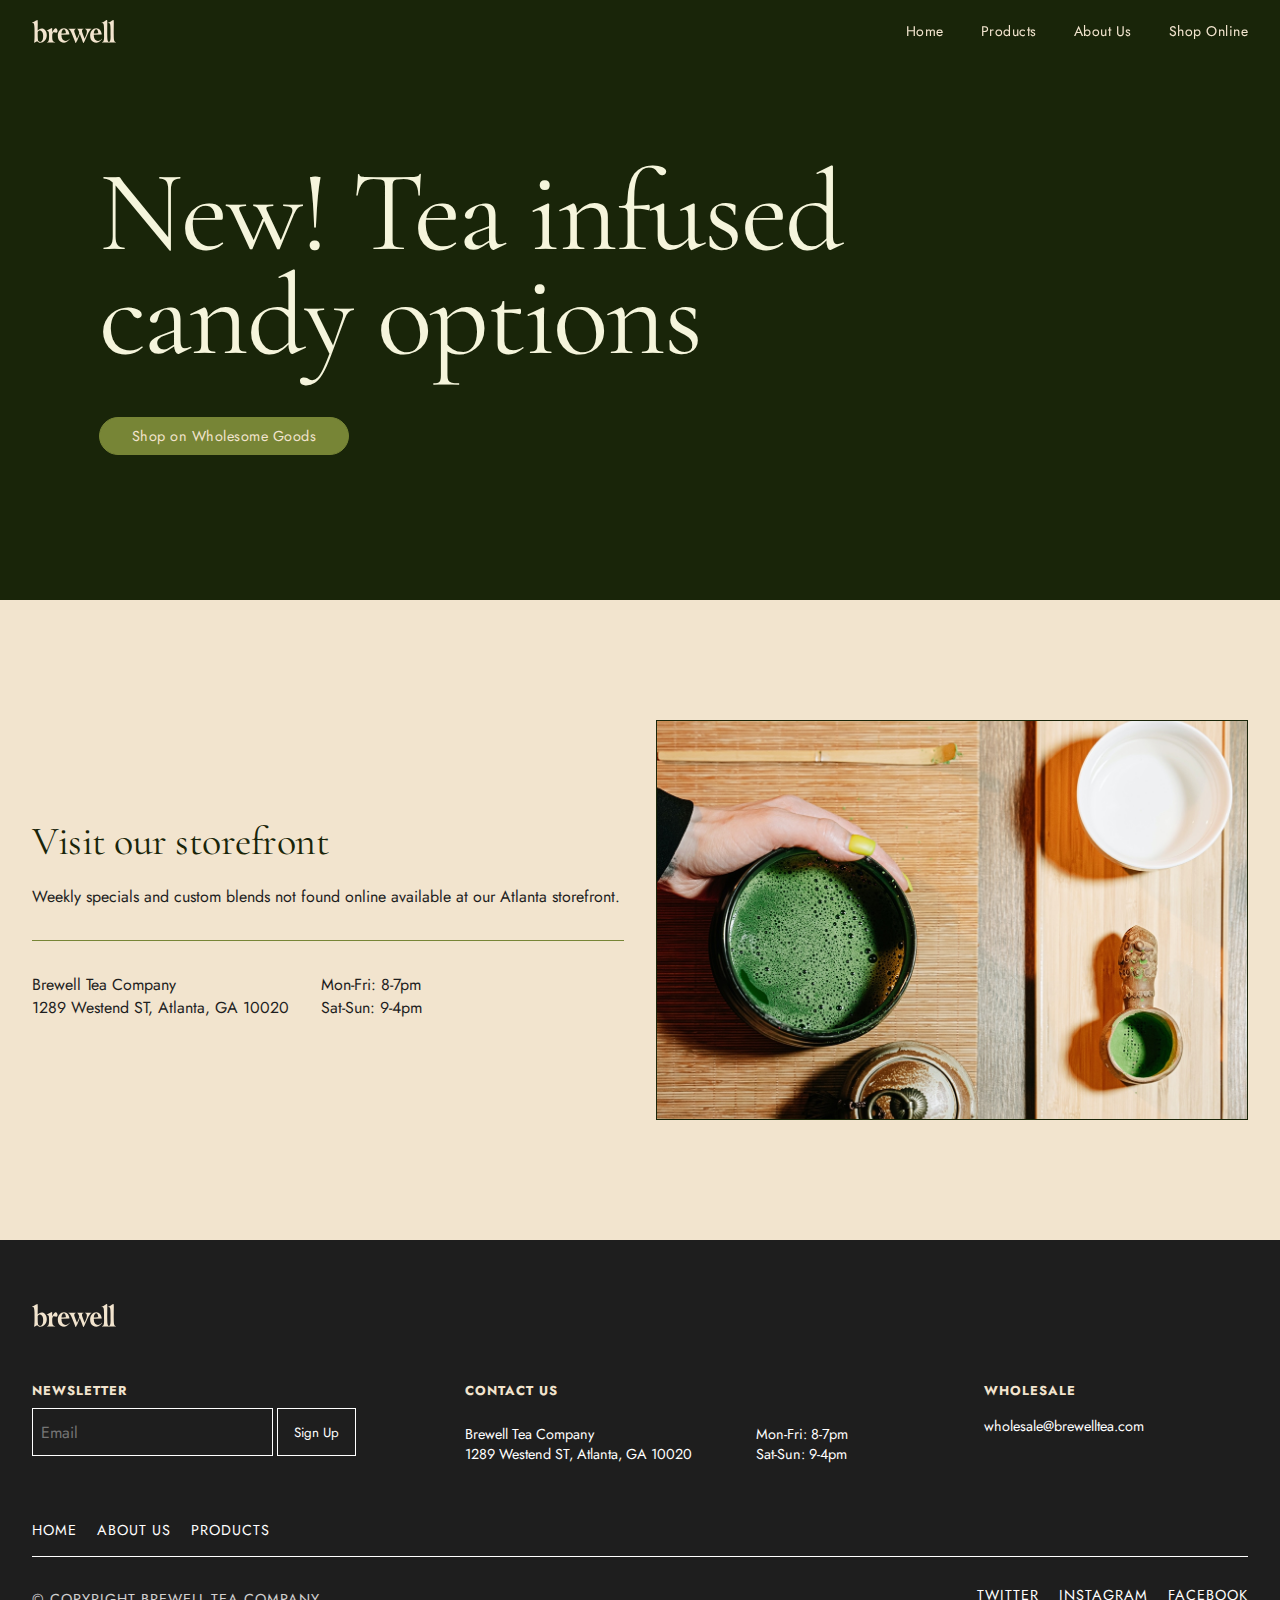
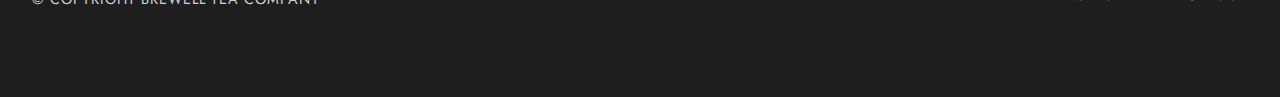
==== about.html @ 5d933db0 "Adds styles for products page" ====
<!DOCTYPE html>
<html lang="en">
  <head>
    <meta charset="UTF-8">
    <meta http-equiv="X-UA-Compatible" content="IE=edge">
    <meta name="viewport" content="width=device-width, initial-scale=1.0">
    <title>Brewell Tea Company</title>
    <link rel="stylesheet" href="css/main.css">
    <script src="js/script.js" defer></script>
  </head>
  <body>

    <nav class="main-nav light">
      <div class="mobile-nav-header">
        <a class="logo" href="#"><img src="img/logos/brewell-logo-lt.svg" alt="Home"></a>
        <button class="menu-toggle">
          <span id="nav-btn-text">Menu</span>
        </button>
      </div>

      <div class="nav-links">
        <ul class="light">
          <li><a href="index.html">Home</a></li>
          <li><a href="products.html">Products</a></li>
          <li><a href="about.html">About Us</a></li>
          <li><a href="#">Shop Online</a></li>
          <!-- ^ add icon to note it leaves website -->
        </ul>
        <div class="nav-contact-info hidden">
            <dl>
              <dt>Contact Us</dt>
              <dd>Brewell Tea Company<br>
                1289 Westend ST, Atlanta, GA 10020<br>
                support@brewelltea.com</dd>
              <dd>Mon-Fri: 8-7pm<br>
                Sat-Sun: 9-4pm
              </p></dd>
              <dt>Wholesale</dt>
              <dd>wholesale@brewelltea.com</dd>
            </dl>
        </div>
      </div>
    </nav>


    <div class="hero-subpage">
      <header>
        <div>
          <h1>New! Tea infused<br> candy options</h1>
          <a class="btn-dark" href="#">Shop on Wholesome Goods</a>
        </div>
      </header>
    </div>

    <section class="grid-twocol">
      <div>
        <h3>Visit our storefront</h3>
        <p>Weekly specials and custom blends not found online available at our Atlanta storefront.</p>
  
          <div class="section-contact-info">
            <p>Brewell Tea Company <br>
            1289 Westend ST, Atlanta, GA 10020</p>
            <p>Mon-Fri: 8-7pm<br>
              Sat-Sun: 9-4pm</p>
        </div>
      </div>

      <div class="img-4">
      </div>
    </section>

    <footer class="main-footer">
      <div class="footer-grid-3">
        <a href="index.html" alt="Got to Homepage">
          <img src="img/logos/brewell-logo-lt.svg" alt="Brewell">
        </a>

        <div class="email-field">
          <div>
            <h4>Newsletter</h4>
            <input type="email" name="footer-email" id="footer-email" placeholder="Email">
            <button type="submit">Sign Up</button>
          </div>
        </div>

        <div class="footer-contact-info">
          <h4>Contact Us</h4>
          <div >
            <p>Brewell Tea Company <br>
            1289 Westend ST, Atlanta, GA 10020</p>
            <p>Mon-Fri: 8-7pm<br>
              Sat-Sun: 9-4pm</p>
          </div>
        </div>

        <div class="footer-wholesale-info">
          <h4>Wholesale</h4>
          <p>wholesale@brewelltea.com</p>
        </div>
      </div>
      <div class="container">
        <ul class="footer-nav-links">
          <li><a href="index.html">Home</a></li>
          <li><a href="about.html">About Us</a></li>
          <li><a href="products.html">Products</a></li>
        </ul>
  
        <div class="copy">
          <p>&copy; Copyright Brewell Tea Company</p>
          <ul class="footer-social-links">
            <li><a href="#">Twitter</a></li>
            <li><a href="#">Instagram</a></li>
            <li><a href="#">Facebook</a></li>
          </ul>
        </div>
      </div>
    </footer>

  </body>
</html>
---- css/main.css ----
/* IMPORTS */
@import url('https://fonts.googleapis.com/css2?family=Cormorant+Garamond:ital,wght@0,300;1,300&family=Jost:ital,wght@0,400;0,600;1,400;1,600&display=swap');
@import url(utlity.css);
/* @import url(nav.css); */


/* GENERAL STYLES */

body {
  overflow-x: hidden;
  color: var(--text-dark);
  background-color: var(--beige);
}

.resize-animation-stopper * {
  transition: none !important;
  animation: none !important;
}

h1 {
 font-size: 4rem;
 font-weight: 400;
 letter-spacing: -.5px;
 line-height: .9;
 text-align: center;
}

h2 {
  font-size: 3rem;
  font-weight: 400;
  letter-spacing: -.5px;
  line-height: .9;
  color: var(--dark-green);
  margin-bottom: 1.5rem;
}

h3 {
  font-size: 2rem;
  font-weight: 400;
  letter-spacing: -.5px;
  line-height: 1;
  margin-bottom: 1.5rem;
}

h4 {
  text-transform: uppercase;
  font-size: .9em;
  letter-spacing: 1px;
  color: var(--beige);
}

.container {
  max-width: 1440px;
  margin: auto;
}

.btn-light, .btn-dark {
  padding: .5rem 2rem;
  display: inline-block;
  margin-block: 1rem;
  text-decoration: none;
  border-radius: 100px;
  font-size: .9rem;
  letter-spacing: .5px;  transition: 300ms ease-in-out;

}

.btn-light {
  background-color: var(--beige);
  border: 1px solid var(--beige);
  color: var(--dark-green);
}

.btn-light:hover{
  background-color: var(--beige-transparent);
  color: var(--beige)
}

.btn-dark {
  background-color: var(--lt-green);
  color: var(--beige);
  border: 1px solid var(--lt-green);

}

.red-bg {
  background-color: var(--dark-red);
}

.green-bg {
  background-color: var(--dark-green);
}

.lt-bg {
  background-color: var(--beige);
}

.btn-dark:hover {
  background-color: var(--beige-transparent);
  color: var(--lt-green)
}

.border-right-dark {
  border-right: 1px solid var(--dark-green);
}


/* NAVIGATION */

.main-nav {
  position: fixed;
  width: 100%;
  /* max-width: 1800px; */
  left: 50%;
  transform: translateX(-50%);
  margin: auto;
  display: flex;
  align-items: center;
  justify-content: space-between;
  transition: 300ms ease-in;
  z-index: 1;

}

.mobile-nav-header {
  padding-inline: 2rem;
  display: flex;
  width: 100%;
  max-width: 1800px;
  /* margin-inline:auto; */
  justify-content: space-between;
  align-items: center;
  height: 4rem;
  z-index: 2;
}

.nav-scroll-bg {
  background-color: var(--dark-green);
  border-bottom: 1px solid var(--beige);
}

.main-nav ul {
  position: relative;
  display: inline-block;
  top: -2px;
  list-style: none;
}

.main-nav ul li a {
  font-size: 1.25rem;
  color: var(--dark-green);
  padding: 2.5rem 2rem;
  display: block;
  width: 100vw;
  text-decoration: none;
  transition: 150ms ease;
}

.main-nav ul li {
  border-bottom: 1px solid var(--lt-green);
}

.main-nav ul li:first-of-type {
  border-top: 1px solid var(--lt-green);
}

.main-nav ul li a:hover {
  color: var(--lt-green);
  background-color: #e0cfb4;
}

.logo {
  display: flex;
  align-items: center;
}

.nav-links {
  color: var(--dark-green);
  position: absolute;
  background-color: var(--beige);
  top: 4rem;
  min-height: calc(100vh - 4rem);
  width: 100vw;
  flex-direction: column;
  justify-content: space-between;
  /* transition: 300ms ease; */
  opacity: 0;
  display: none;
}

.nav-links.active {
  opacity: 1;
  display: flex;
}

.nav-links dl {
  padding: 2rem;
}

.nav-links dt {
  text-transform: uppercase;
  font-size: .9rem;
  font-weight: 600;
  letter-spacing: 1px;
  color: var(--lt-green);
  margin: 2rem 0 .5rem;
}

.nav-links dd {
  margin-bottom: 1rem;
}

.menu-toggle {
  border: 1px solid var(--beige);
  border-radius: 50px;
  padding: .25rem 1rem;
  color: var(--beige);
  background-color: transparent;
  cursor: pointer;
  font-size: .8rem;
  transition: 200ms ease;
  height: 2.5rem;
}

.menu-toggle:hover {
  background-color: var(--beige-transparent);
  color: var(--beige)
}

.menu-toggle.active {
  border: 1px solid var(--dark-green) !important;
  color: var(--dark-green) !important;
}

.active {
  background-color: var(--beige);
}

/* NAVIGATION END */

/* HERO */

.hero {
  width: 100vw;
  min-height: 80vh;
  display: flex;
  flex-direction: column;
  align-items: center;
  padding: 6rem 2rem 0;
  background-image: url(../img/shapelayer-bottom.svg);
  background-color: var(--dark-green);
  background-position: bottom;
  background-size: cover;
  background-repeat: no-repeat;
  text-align: center;
}

.hero header {
  width: 100%;
  max-width: 1440px;
  margin: auto;
}

.hero h1 {
  color: var(--beige);
  margin-block: 1rem;
}

.small-illustration {
  height: 5rem;
}

.large-img {
  margin-block: 2rem;
  height: clamp(200px, 40vh, 90vh);
}

.features {
  background-color: var(--mid-green);
  border-bottom: 1px solid var(--dark-green);
  color: var(--beige);
  text-align: center;
  height: auto;
}

.features div {
  display: grid;
  grid-template-columns: repeat(1fr);
  /* height: 100%; */
  width: 100%;
  max-width: 1440px;
  margin: auto;
}

.features span {
  font-family: 'Cormorant Garamond', Times, serif;  
  font-weight: 400;
  font-size: 1.5rem;
  width: 100%;
  height: 150px;
  display: flex;
  border-bottom: 1px solid var(--dark-green);
  justify-content: center;
  align-items: center;
}

/* HERO END */

/* HERO SUBPAGE */

.hero-subpage {
  position: relative;
  height: auto;
  display: flex;
  flex-direction: column;
  justify-content: center;
  background-color: var(--dark-green);
  padding-block: 6rem 2rem;
  text-align: center;
}

.hero-subpage h1 {
  color: beige;
  margin-bottom: 2rem;
}

.hero-subpage header {
  display: flex;
  flex-direction: column;
  justify-content: center;
  align-items: center;
  margin-inline: 2rem;
}

.header-side-image {
  width: 100%;
  position: relative;
  transform: 0;
}


/* HERO SUBPAGE END */

/* SECTIONS */

.grid-section {
  text-align: center;
  display: grid;
  grid-template-columns: 1fr;
}

.grid-text {
  padding: 4rem 2rem;
  height: 100%;
  width: 100%;
  min-height: 400px;
  display: flex;
  flex-direction: column;
  justify-content: center;
  border-bottom: 1px solid var(--dark-green);
}

.grid-text p {
  display: inline-block;
  margin-block: 1rem;
  font-size: 1rem;
}

.grid-full-image {
  border-bottom: 1px solid var(--dark-green);
  width: 100%;
  height: 300px;
  overflow: hidden;
  display: grid;
  justify-content: center;
  align-items: center;
}

.grid-full-image img {
  height: auto;
  width: 100%;
}

.full-width-section {
  width: 100%;
  min-height: 300px;
  display: flex;
  flex-direction: column;
  justify-content: center;
  align-items: center;
  padding-block: 5rem;
}

.full-width-section h3 {
  text-align: center;
  padding-inline: 2rem;
  margin-bottom: 2rem;
}

.full-width-section div {
  width: 100%;
  max-width: 1440px;
  display: flex;
  flex-direction: column;
  justify-content: center;
  gap: 3rem;
  text-align: center;
}

.full-width-section div img {
  max-height: 2rem;
  margin-top: 1rem;
}

.varieties {
  max-width: 1440px;
  padding: 2em;
  text-align: center;
  margin: auto;
}

.tea-types {
  display: grid;
  grid-template-columns: repeat(2, 1fr);
  gap: 2rem;
  margin-block: 2rem 6.25rem;
}

.card {
  display: flex;
  flex-direction: column;
  border: 1px solid var(--dark-green);
  border-radius: 4px;
}

.card h4 {
  font-family: 'Cormorant Garamond', Times, serif;
  text-transform:initial;
  letter-spacing: 0;
  color: var(--dark-green);
  font-size: 1.5rem;
  padding: 1rem;
}

.card img {
  width: 100%;
}

.grid-twocol {
  display: grid;
  grid-template-columns: 1fr;
  align-items: center;
  padding-block: 120px;
  padding-inline: 2rem;
  max-width: 1440px;
  margin: auto;
  gap: 2rem;
}

.grid-twocol h3 {
  font-size: 2.5rem;
  color: var(--dark-green);
}

.grid-twocol h3 ~ p {
  max-width: 80ch;
  padding-bottom: 2rem;
  margin-bottom: 2rem;
  border-bottom: 1px solid var(--lt-green);
}

.grid-twocol .img-4 {
  height: 400px;
  border: 1px solid var(--dark-green);
}

.section-contact-info {
  margin-right: 2rem;
  display: flex;
  flex-direction: column;
  gap: 2rem;
}

.grid-threecol {
  display: grid;
  height: 600px;
  grid-template-columns: 1fr 4fr 1fr;
  background-color: var(--dark-green);
  text-align: center;
}
.threecol-text {
  padding-inline: 2rem;
  height: 100%;
  display: flex;
  flex-direction: column;
  align-items: center;
  justify-content: center;
  max-width: 550px;
  margin: auto;
}

.threecol-text p {
  margin-bottom: 1rem;
}

.grid-threecol h2 {
  color: var(--beige);
}


.grid-threecol p {
  color: var(--white);
}

.img-1 {
  background-image: url(../img/brewell-floating-pouches.jpg);
}
.img-2 {
  background-image: url(../img/tea-bags.jpg);
}
.img-3 {
  background-image: url(../img/pexels-anna-pou-8330273.jpg);
}
.img-4 {
  background-image: url(../img/pexels-ivan-samkov-8951882.jpg);
}

.img-5 {
  background-image: url(../img/pexels-eva-bronzini-6087602.jpg);
}

.img-6 {
  background-image: url(../img/aniketh-kanukurthi-Qaor6nxikUM-unsplash.jpg);
}


.img-1, .img-2, .img-3, .img-4, .img-5, .img-6 {
  background-position: center;
  background-size: cover;
}

.fu
.full-width-section h3 {
  margin-bottom: 2rem;
}

.full-width-section.red-bg h3, .full-width-section.green-bg h3 {
  color: var(--beige);
}

/* SECTIONS END */

/* FOOTER */

.main-footer {
  background-color: var(--dark-grey);
  padding-block: 4rem;
  font-size: .9rem;
}

.main-footer .footer-grid-3 {
  padding-inline: 2rem;
  color: var(--white);
  display: grid;
  grid-template-areas: 
  'logo logo'
  'email email'
  'contact wholesale'
  ;
  gap: 2rem;
  max-width: 1440px;
  margin: auto;
}

.main-footer .footer-grid-3 > a {
  grid-area: logo;
}

.main-footer .footer-grid-3 .email-field {
  grid-area: email;
}

.main-footer .footer-grid-3 .footer-contact-info {
  grid-area: contact;
}

.main-footer .footer-grid-3 .footer-wholesale-info {
  grid-area: wholesale;
}

.main-footer h4, .main-footer p {
  margin-block: 1rem .5rem;
}


.email-field input[type="email"] {
  width: 75%;
  position:relative;
  background-color: transparent;
  height: 3rem;
  border: 1px solid var(--white);
  padding-inline: .5rem;
  color: var(--white);
  font-size: 16px;
}

.email-field label {
  position: absolute;
}

.email-field button {
  height: 3rem;
  width: 20%;
  padding-inline: 1rem;
  border: 1px solid var(--white);
  color: var(--white);
  background-color: transparent;
  position: relative;
  top: -1px;
}

.email-field button:hover {
  cursor: pointer;
  background-color: var(--beige-transparent);
  transition: 300ms ease;
}

.footer-contact-info div {
  display: flex;
  flex-direction: column;
}

.footer-nav-links {
  padding-inline: 2rem;
  margin-block: 3rem 1rem;
}

.footer-nav-links a, .footer-social-links a {
  color: var(--white);
  text-decoration: none;
  text-transform: uppercase;
  letter-spacing: 1px;
  font-size: .9rem;
}

.footer-nav-links a {
  margin-right: 1rem;
}

.footer-social-links a {
  margin-left: 1rem;
}

.footer-nav-links a:hover, .footer-social-links a:hover {
  color: var(--beige);
  transition: 150ms ease-in-out;
}

.footer-nav-links, .footer-social-links {
  display: inline-block;
  list-style: none;
}

.footer-nav-links li, .footer-social-links li {
  display: inline-block;
}

.copy {
  margin-inline: 2rem;
  padding-block: 1rem;
  border-top: 1px solid var(--white);
  color: var(--white);
  display: flex;
  flex-direction: column;
  justify-content: space-between;
  align-items: center;
}

.copy p {
  text-transform: uppercase;
  letter-spacing: 1px;
  opacity: 80%;

}

/* FOOTER END */

@media (min-width: 768px) {

  h1 {
    text-align: left;
    font-size: clamp(3rem, 9vw, 7.5rem);
    line-height: .9;
    letter-spacing: -2px;
   }

   h2 {
    font-size: 4.5rem;
    font-weight: 400;
    letter-spacing: -.5px;
    margin-bottom: 2rem;
  }
  
  .main-nav {
    padding-inline: 2rem;
  }

  .main-nav ul li, .main-nav ul li:first-of-type {
    margin-right: 2rem;
    display: inline-block;
    border: none;
  }
  
  .main-nav ul li:last-of-type {
    margin-right: 0;
  }
  
  .main-nav ul li a {
    font-size: 14px;
    color: var(--beige);
    text-decoration: none;
    letter-spacing: .5px;
  }

  .menu-toggle {
    display: none;
  }

  .mobile-nav-header {
    width: auto;
    padding-inline: 0;
  }

  .nav-links {
    position: relative;
    display: inline-block;
    background-color: transparent;
    top: 0;
    min-height: auto;
    width: auto;
    display: flex;
    flex-direction: column;
    justify-content: space-between;
    opacity: 1;
  }
  
  .main-nav ul li a {
    font-size: 14px;
    color: var(--beige);
    padding: 0;
    display: inline-block;
    width: auto;
    text-decoration: none;
  
  }

  .main-nav ul li a:hover {
    background-color: transparent;
    color: #e0cfb4;
  }
  .nav-contact-info {
    display: none;
  }

  .hero {
    background-image: url(../img/shapelayer.svg);
    background-position: right;
    background-size: cover;
    text-align: left;
  }

  .hero h1 {
    margin-block: 1rem 2rem;
  }

  .hero header {
    margin: auto;
    display: grid;
    grid-template-columns: 2fr 1fr;
    align-items: center;
    /* height: calc(90vh - 8rem); */
    max-width: 1440px;
    margin: auto;
    padding-bottom: 2rem;
    gap: clamp(1rem, 5vw, 2rem);
  }

  .small-illustration {
    height: 6rem;
  }

  .large-img {
    height: auto;
    width: clamp(100px, 35vw, 350px)
  }

  .features {
    height: 150px;
  }

  .features div {
    grid-template-columns: repeat(3, 1fr);
    height: 100%;
  }

  .features span {
    width: 100%;
    height: 100%;
    border-left: 1px solid var(--dark-green);
    justify-content: center;
    align-items: center;
    font-size: 1.25rem;
  }

  .features span:first-of-type {
    border-left: none;
  }

  .grid-section {
    display: grid;
    align-items: center;
    grid-template-columns: 1fr 1fr;
    min-height: 600px;
    text-align: left;
    border-bottom: 1px solid var(--dark-green);
  }

  .grid-text {
    /* padding: clamp(2rem, 8vw, 300px); */
    display: flex;
    flex-direction: column;
    justify-content: center;
    align-items: center;
    border-bottom: none;
  }

  .grid-text div {
    max-width: 500px;
  }


  .grid-text p {
    margin-block: 1rem;
    font-size: 1.25rem;
  }

  .grid-full-image {
    width: 100%;
    height: 800px;
    overflow: hidden;
    display: grid;
    justify-content: center;
    align-items: center;
    border-bottom: none;
  }

  .full-width-section div {
    flex-direction: row;
    justify-content: center;
    gap: 6rem;
    text-align: center;
  }

  .full-width-section a:hover {
    opacity: 50%;
    transition: 150ms ease-in-out; 
  }

  .grid-twocol {
    grid-template-columns: 1fr 1fr;
  }

  .main-footer .footer-grid-3 {
    padding-inline: 2rem;
    color: var(--white);
    display: grid;
    grid-template-areas: 
    'logo logo logo'
    'email contact wholesale'
    ;
    gap: 2rem;
    max-width: 1440px;
    margin: auto;
  }

  .email-field input[type="email"] {
    width: 60%;
  }

  .email-field button {
    width: auto;
  }

  .copy {
    flex-direction: row;
  }

  .hero-subpage {
    position: relative;
    height: 600px;
    display: flex;
    flex-direction: column;
    justify-content: center;
    align-items: left;
    background-color: var(--dark-green);
    padding-top: 4rem;
    text-align: left;
  }

  .hero-subpage h1 {
    color: beige;
    margin-bottom: 2rem;
  }
  
  .hero-subpage header {
    display: grid;
    grid-template-columns: 2fr 1fr;
    align-items: left;
    max-width: 1440px;
    padding-left: 2rem;
    margin:auto;
  }

  .header-side-image {
    width: 100%;
    scale: 200%;
    position: relative;
    transform: translateX(5vw);
    /* align-items: left; */
    /* height: clamp(300px, 30vw, 900px) */
  }

  .varieties {
    padding: 6.25rem;
  }
  
  .tea-types {
    grid-template-columns: repeat(3, 1fr);
  }
  
  .grid-threecol {
    grid-template-columns: 1fr 2fr 1fr;
  }
}

@media (min-width: 940px) {
  .section-contact-info {
    margin-right: 2rem;
    display: flex;
    flex-direction: row;
    gap: 2rem;
  }

  .footer-contact-info div {
    display: flex;
    flex-direction: row;
    gap: 4rem;
    
  }
}

@media (min-width: 1440px) {
/* 
  .main-nav {
    padding-inline: 10%;
  } */
}
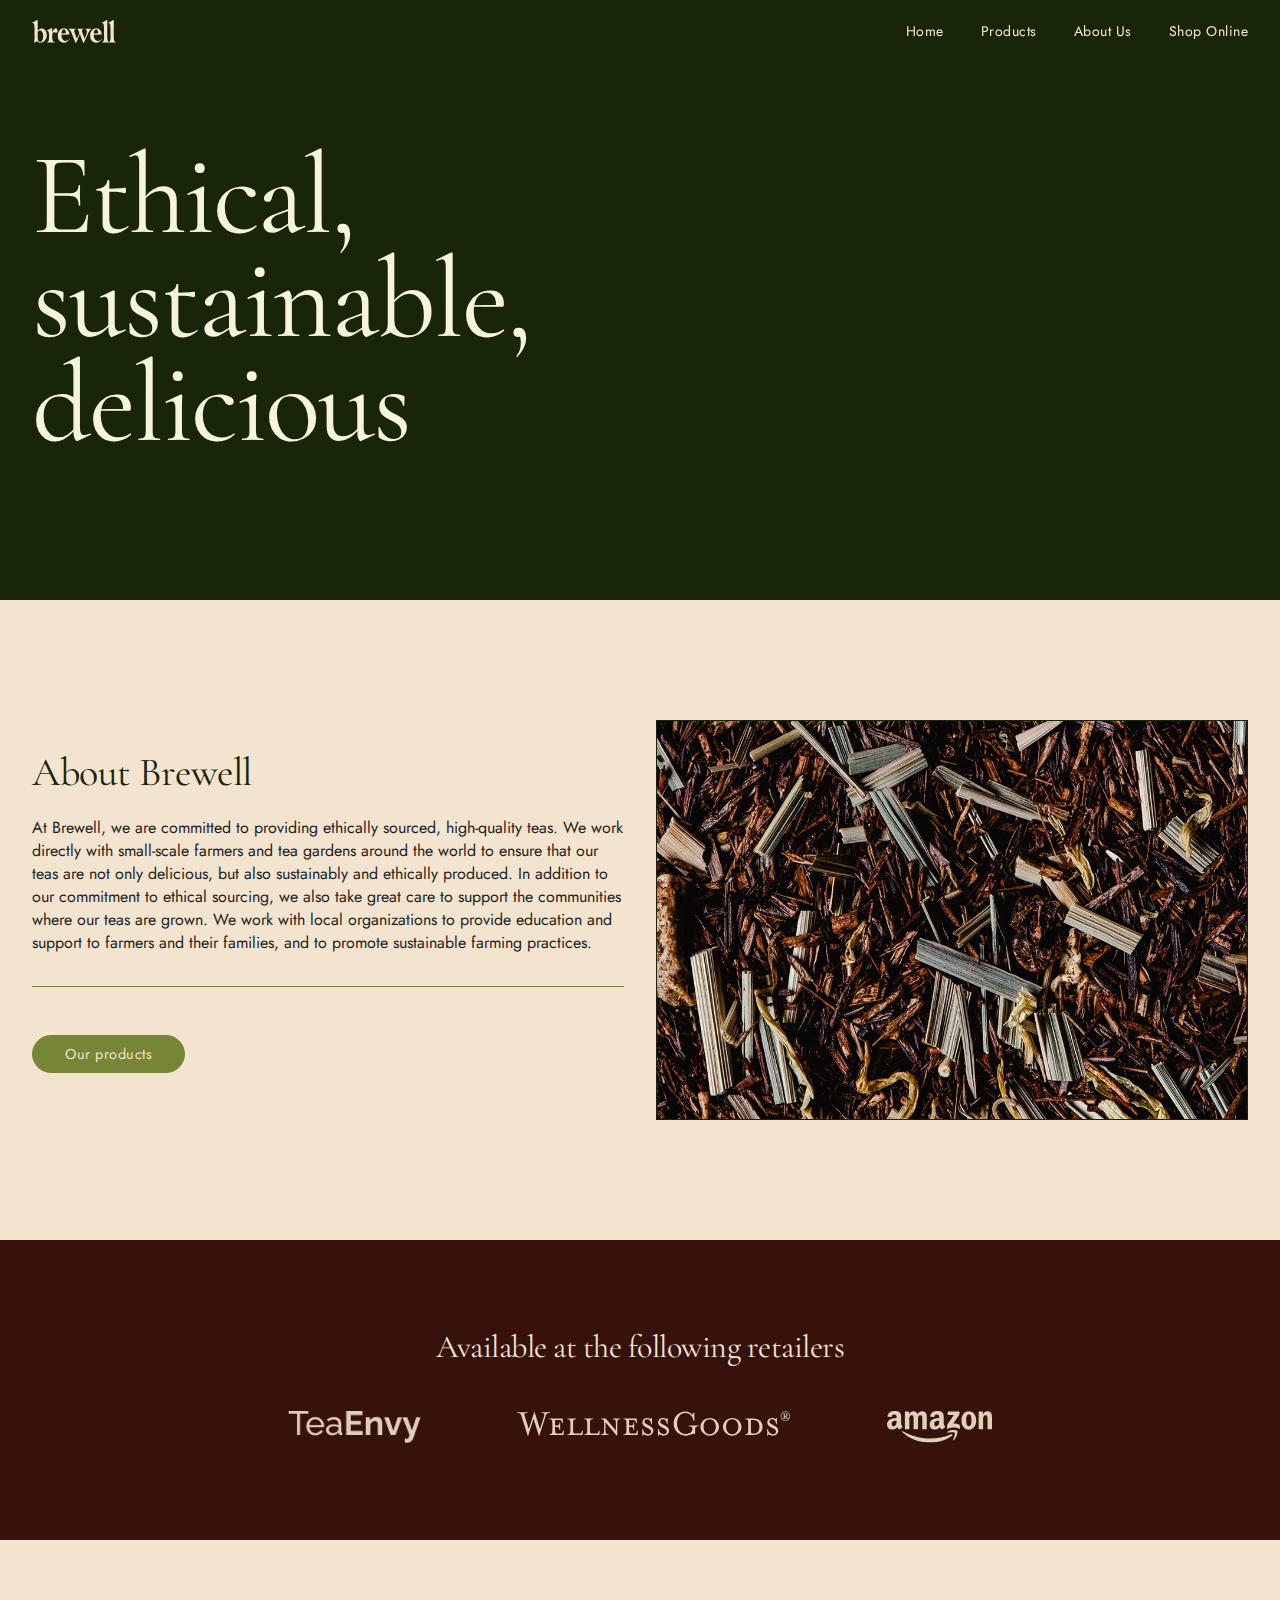
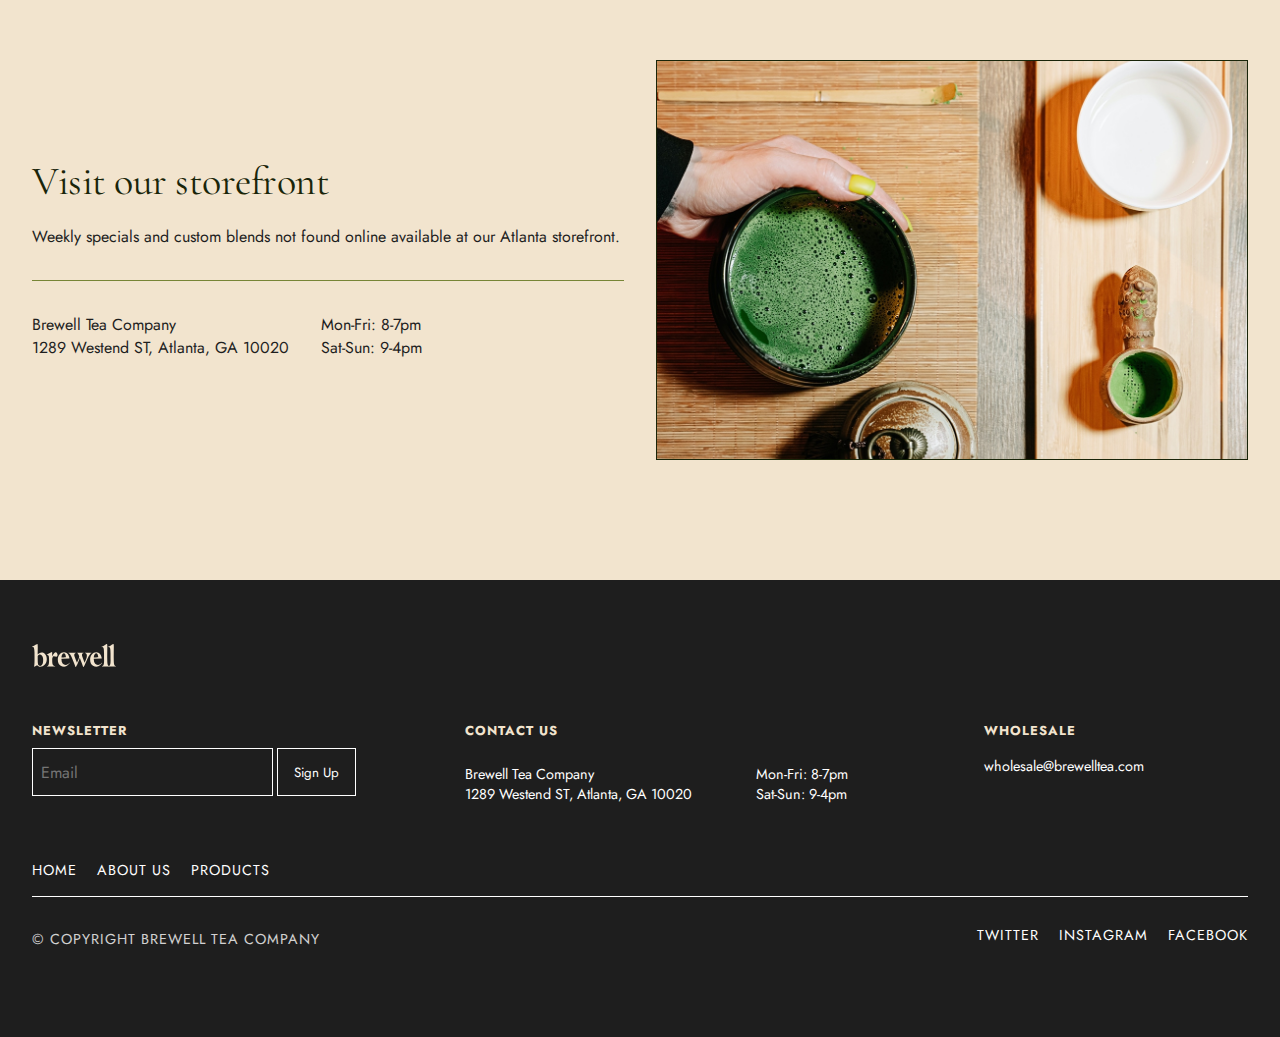
==== commit 2ab7c8b1: "Adds about page styles" ====
--- a/about.html
+++ b/about.html
@@ -12,7 +12,7 @@
 
     <nav class="main-nav light">
       <div class="mobile-nav-header">
-        <a class="logo" href="#"><img src="img/logos/brewell-logo-lt.svg" alt="Home"></a>
+        <a class="logo" href="index.html"><img src="img/logos/brewell-logo-lt.svg" alt="Home"></a>
         <button class="menu-toggle">
           <span id="nav-btn-text">Menu</span>
         </button>
@@ -42,15 +42,38 @@
       </div>
     </nav>
 
-
     <div class="hero-subpage">
       <header>
         <div>
-          <h1>New! Tea infused<br> candy options</h1>
-          <a class="btn-dark" href="#">Shop on Wholesome Goods</a>
+          <h1>Ethical, sustainable, delicious</h1>
         </div>
+        <!-- <img class="header-side-image" src="img/tea-chocolate.png"> -->
       </header>
     </div>
+
+
+    <section class="grid-twocol">
+      <div>
+        <h3>About Brewell</h3>
+        <p>At Brewell, we are committed to providing ethically sourced, high-quality teas. We work directly with small-scale farmers and tea gardens around the world to ensure that our teas are not only delicious, but also sustainably and ethically produced.
+        In addition to our commitment to ethical sourcing, we also take great care to support the communities where our teas are grown. We work with local organizations to provide education and support to farmers and their families, and to promote sustainable farming practices.</p>
+        <a class="btn-dark" href="products.html">Our products</a>
+
+      </div>
+      <div class="img-5">
+      </div>
+    </section>
+
+    <section class="full-width-section red-bg">
+      <h3>Available at the following retailers</h2>
+      <div>
+        <a alt="Shop Brewell on Tea Envy" href="#"><img src="img/logos/teaenvy-logo.png"></a>
+        <a alt="Shop Brewell on Wholesome Goods" href="#"><img src="img/logos/WellnessGoods-logo.svg"></a>
+        <a alt="Shop Brewell on Amazon" href="#"><img src="img/logos/amazon-logo-lt.svg"></a>
+      </div>
+    </section>
+
+    
 
     <section class="grid-twocol">
       <div>
--- a/css/main.css
+++ b/css/main.css
@@ -10,11 +10,6 @@
   overflow-x: hidden;
   color: var(--text-dark);
   background-color: var(--beige);
-}
-
-.resize-animation-stopper * {
-  transition: none !important;
-  animation: none !important;
 }
 
 h1 {
@@ -117,7 +112,6 @@
   display: flex;
   align-items: center;
   justify-content: space-between;
-  transition: 300ms ease-in;
   z-index: 1;
 
 }
@@ -153,7 +147,6 @@
   display: block;
   width: 100vw;
   text-decoration: none;
-  transition: 150ms ease;
 }
 
 .main-nav ul li {
@@ -167,6 +160,7 @@
 .main-nav ul li a:hover {
   color: var(--lt-green);
   background-color: #e0cfb4;
+  transition: 150ms ease;
 }
 
 .logo {
@@ -183,7 +177,6 @@
   width: 100vw;
   flex-direction: column;
   justify-content: space-between;
-  /* transition: 300ms ease; */
   opacity: 0;
   display: none;
 }
@@ -218,18 +211,21 @@
   background-color: transparent;
   cursor: pointer;
   font-size: .8rem;
-  transition: 200ms ease;
   height: 2.5rem;
 }
 
 .menu-toggle:hover {
   background-color: var(--beige-transparent);
-  color: var(--beige)
+  color: var(--beige);
+  transition: 200ms ease;
+
 }
 
 .menu-toggle.active {
   border: 1px solid var(--dark-green) !important;
   color: var(--dark-green) !important;
+  transition: 200ms ease;
+
 }
 
 .active {
@@ -469,7 +465,7 @@
   border-bottom: 1px solid var(--lt-green);
 }
 
-.grid-twocol .img-4 {
+.grid-twocol .img-4, .grid-twocol .img-3, .grid-twocol .img-5  {
   height: 400px;
   border: 1px solid var(--dark-green);
 }
@@ -907,6 +903,20 @@
     text-align: left;
   }
 
+  .hero-subpage-about {
+    position: relative;
+    height: 600px;
+    display: flex;
+    flex-direction: column;
+    justify-content: center;
+    align-items: left;
+    background-image: url(../img/header-about.jpg);
+    background-position: center;
+    background-size: 90%;
+    padding-top: 8rem;
+    text-align: left;
+  }
+
   .hero-subpage h1 {
     color: beige;
     margin-bottom: 2rem;
